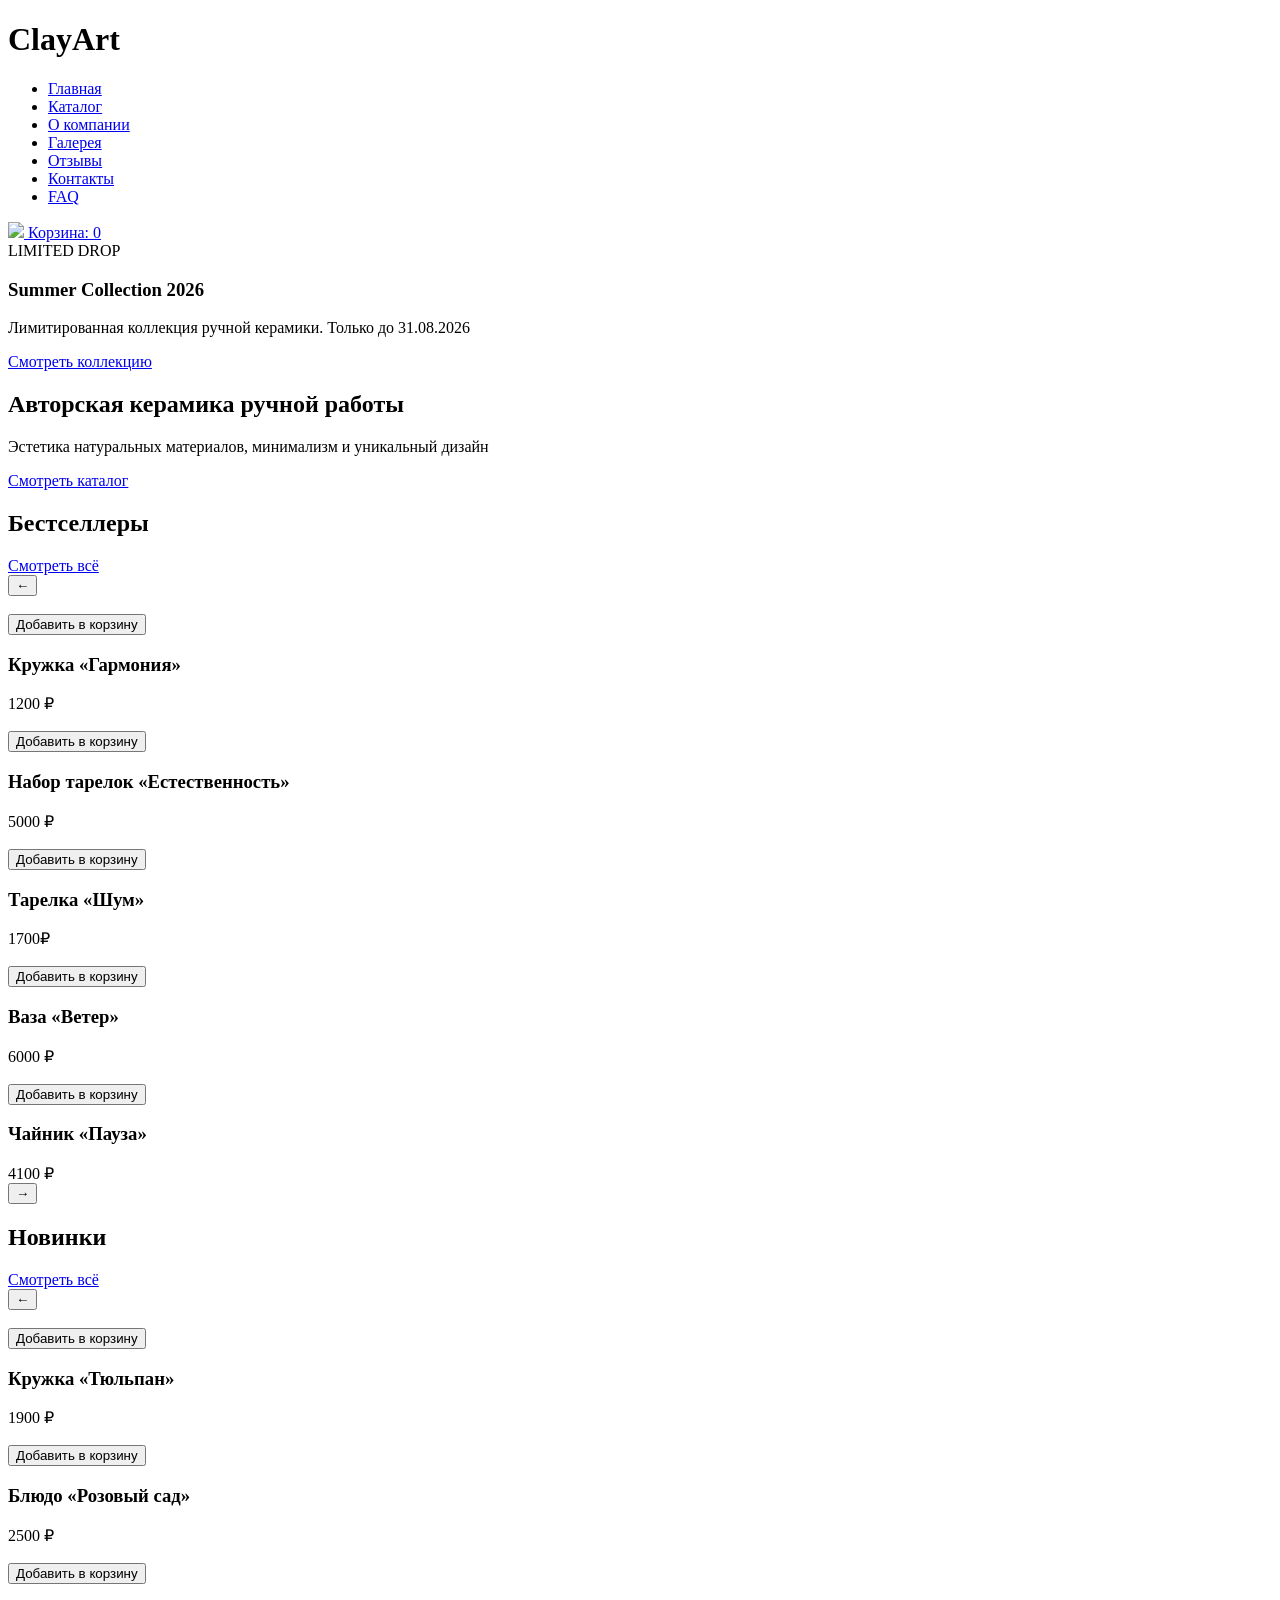
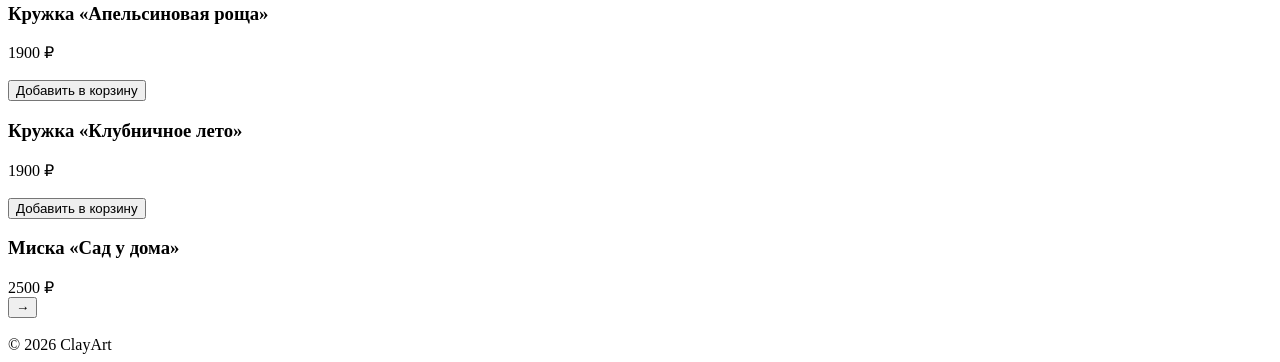
==== index.html @ b437c35a "Add files via upload" ====
<!-- index.html -->

<!DOCTYPE html>
<html lang="ru">

<head>

    <meta charset="UTF-8">

    <meta name="viewport"
          content="width=device-width, initial-scale=1.0">

    <title>ClayArt</title>

    <link rel="stylesheet"
          href="css/style.css">

</head>

<body>

<header>

    <div class="container">

        <h1 class="logo">ClayArt</h1>

        <nav>

            <ul>

                <li>
                    <a href="index.html"
                       class="active">
                        Главная
                    </a>
                </li>

                <li>
                    <a href="catalog.html">
                        Каталог
                    </a>
                </li>

                <li>
                    <a href="about.html">
                        О компании
                    </a>
                </li>

                <li>
                    <a href="gallery.html">
                        Галерея
                    </a>
                </li>

                <li>
                    <a href="reviews.html">
                        Отзывы
                    </a>
                </li>

                <li>
                    <a href="contacts.html">
                        Контакты
                    </a>
                </li>

                <li>
                    <a href="faq.html">
                        FAQ
                    </a>
                </li>

            </ul>

        </nav>

        <a href="cart.html"
           class="cart">

            <img src="images/cart.svg"
                 class="cart-icon">

            Корзина:
            <span id="cart-count">0</span>

        </a>

    </div>

</header>

<!-- HERO -->

<section class="hero">
<div class="summer-banner">

    <span class="summer-label">
        LIMITED DROP
    </span>

    <h3>
        Summer Collection 2026
    </h3>

    <p>
        Лимитированная коллекция ручной керамики.
        Только до 31.08.2026
    </p>

    <a href="catalog.html?category=summer"
       class="summer-btn">

        Смотреть коллекцию

    </a>

</div>
    <div class="hero-content">

        <h2>
            Авторская керамика ручной работы
        </h2>

        <p>
            Эстетика натуральных материалов,
            минимализм и уникальный дизайн
        </p>

        <a href="catalog.html"
           class="btn">
            Смотреть каталог
        </a>

    </div>

</section>

<!-- БЕСТСЕЛЛЕРЫ -->

<section class="home-slider-section">

    <div class="container">

        <div class="section-top">

            <h2>Бестселлеры</h2>

            <a href="catalog.html">
                Смотреть всё
            </a>

        </div>

        <div class="slider-wrapper">

            <button class="slider-arrow left"
                    onclick="scrollSlider('bestSlider', -1)">
                ←
            </button>

            <div class="home-slider"
                 id="bestSlider">

                <div class="slider-track">

                 <div class="slider-card">

    <div class="slider-image-wrap">

        <img src="images/cup-beige.jpg"
             onclick="openImage(this.src)"
             alt="">

        <div class="slider-overlay">

            <button onclick="addToCart(
                'Кружка «Гармония»',
                1200
            )">
                Добавить в корзину
            </button>

        </div>

    </div>

    <h3>Кружка «Гармония»</h3>

    <span>1200 ₽</span>

</div>
                    <div class="slider-card">

    <div class="slider-image-wrap">

        <img src="images/plate-brown.jpg"
             onclick="openImage(this.src)"
             alt="">

        <div class="slider-overlay">

            <button onclick="addToCart(
                'Набор тарелок «Естественность»',
                5000
            )">
                Добавить в корзину
            </button>

        </div>

    </div>

    <h3>Набор тарелок «Естественность»</h3>

    <span>5000 ₽</span>

</div>

                    <div class="slider-card">

    <div class="slider-image-wrap">

        <img src="images/pottery3.jpg"
             onclick="openImage(this.src)"
             alt="">

        <div class="slider-overlay">

            <button onclick="addToCart(
                'Тарелка «Шум»',
                1700
            )">
                Добавить в корзину
            </button>

        </div>

    </div>

    <h3>Тарелка «Шум»</h3>

    <span>1700₽</span>

</div>
<div class="slider-card">

    <div class="slider-image-wrap">

        <img src="images/vase2-black.jpg"
             onclick="openImage(this.src)"
             alt="">

        <div class="slider-overlay">

            <button onclick="addToCart(
                'Ваза «Ветер»',
                6000
            )">
                Добавить в корзину
            </button>

        </div>

    </div>

    <h3>Ваза «Ветер»</h3>

    <span>6000 ₽</span>

</div>
<div class="slider-card">

    <div class="slider-image-wrap">

        <img src="images/pottery5.jpg"
             onclick="openImage(this.src)"
             alt="">

        <div class="slider-overlay">

            <button onclick="addToCart(
                'Чайник «Пауза»',
                4100
            )">
                Добавить в корзину
            </button>

        </div>

    </div>

    <h3>Чайник «Пауза»</h3>

    <span>4100 ₽</span>

</div>

                </div>

            </div>

            <button class="slider-arrow right"
                    onclick="scrollSlider('bestSlider', 1)">
                →
            </button>

        </div>

    </div>

</section>

<!-- НОВИНКИ -->

<section class="home-slider-section new-section">

    <div class="container">

        <div class="section-top">

            <h2>Новинки</h2>

            <a href="catalog.html">
                Смотреть всё
            </a>

        </div>

        <div class="slider-wrapper">

            <button class="slider-arrow left"
                    onclick="scrollSlider('newSlider', -1)">
                ←
            </button>

            <div class="home-slider"
                 id="newSlider">

                <div class="slider-track">
                    <div class="slider-card">
  
    <div class="slider-image-wrap">

        <img src="images/sumcup1.jpg"
             onclick="openImage(this.src)"
             alt="">

        <div class="slider-overlay">

            <button onclick="addToCart(
                'Кружка «Тюльпан»',
                1900
            )">
                Добавить в корзину
            </button>

        </div>

    </div>

    <h3>Кружка «Тюльпан»</h3>

    <span>1900 ₽</span>

</div>
                   <div class="slider-card">
  
    <div class="slider-image-wrap">

        <img src="images/sumpl5.jpg"
             onclick="openImage(this.src)"
             alt="">

        <div class="slider-overlay">

            <button onclick="addToCart(
                'Блюдо «Розовый сад»',
                2500
            )">
                Добавить в корзину
            </button>

        </div>

    </div>

    <h3>Блюдо «Розовый сад»</h3>

    <span>2500 ₽</span>

</div>
                   <div class="slider-card">
  
    <div class="slider-image-wrap">

        <img src="images/sumcup5.jpg"
             onclick="openImage(this.src)"
             alt="">

        <div class="slider-overlay">

            <button onclick="addToCart(
                'Кружка «Апельсиновая роща»',
                1900
            )">
                Добавить в корзину
            </button>

        </div>

    </div>

    <h3>Кружка «Апельсиновая роща»</h3>

    <span>1900 ₽</span>

</div>
                   <div class="slider-card">
  
    <div class="slider-image-wrap">

        <img src="images/sumcup3.jpg"
             onclick="openImage(this.src)"
             alt="">

        <div class="slider-overlay">

            <button onclick="addToCart(
                'Кружка «Клубничное лето»',
                1900
            )">
                Добавить в корзину
            </button>

        </div>

    </div>

    <h3>Кружка «Клубничное лето»</h3>

    <span>1900 ₽</span>

</div>
                    <div class="slider-card">
  
    <div class="slider-image-wrap">

        <img src="images/sumpl1.jpg"
             onclick="openImage(this.src)"
             alt="">

        <div class="slider-overlay">

            <button onclick="addToCart(
                'Миска «Сад у дома»',
                2500
            )">
                Добавить в корзину
            </button>

        </div>

    </div>

    <h3>Миска «Сад у дома»</h3>

    <span>2500 ₽</span>

</div>

                </div>

            </div>

            <button class="slider-arrow right"
                    onclick="scrollSlider('newSlider', 1)">
                →
            </button>

        </div>

    </div>

</section>

<!-- МОДАЛКА ФОТО -->

<div class="image-modal"
     id="imageModal">

    <img src=""
         id="modalImage">

</div>

<footer>

    © 2026 ClayArt

</footer>

<script src="js/script.js"></script>

</body>

</html>
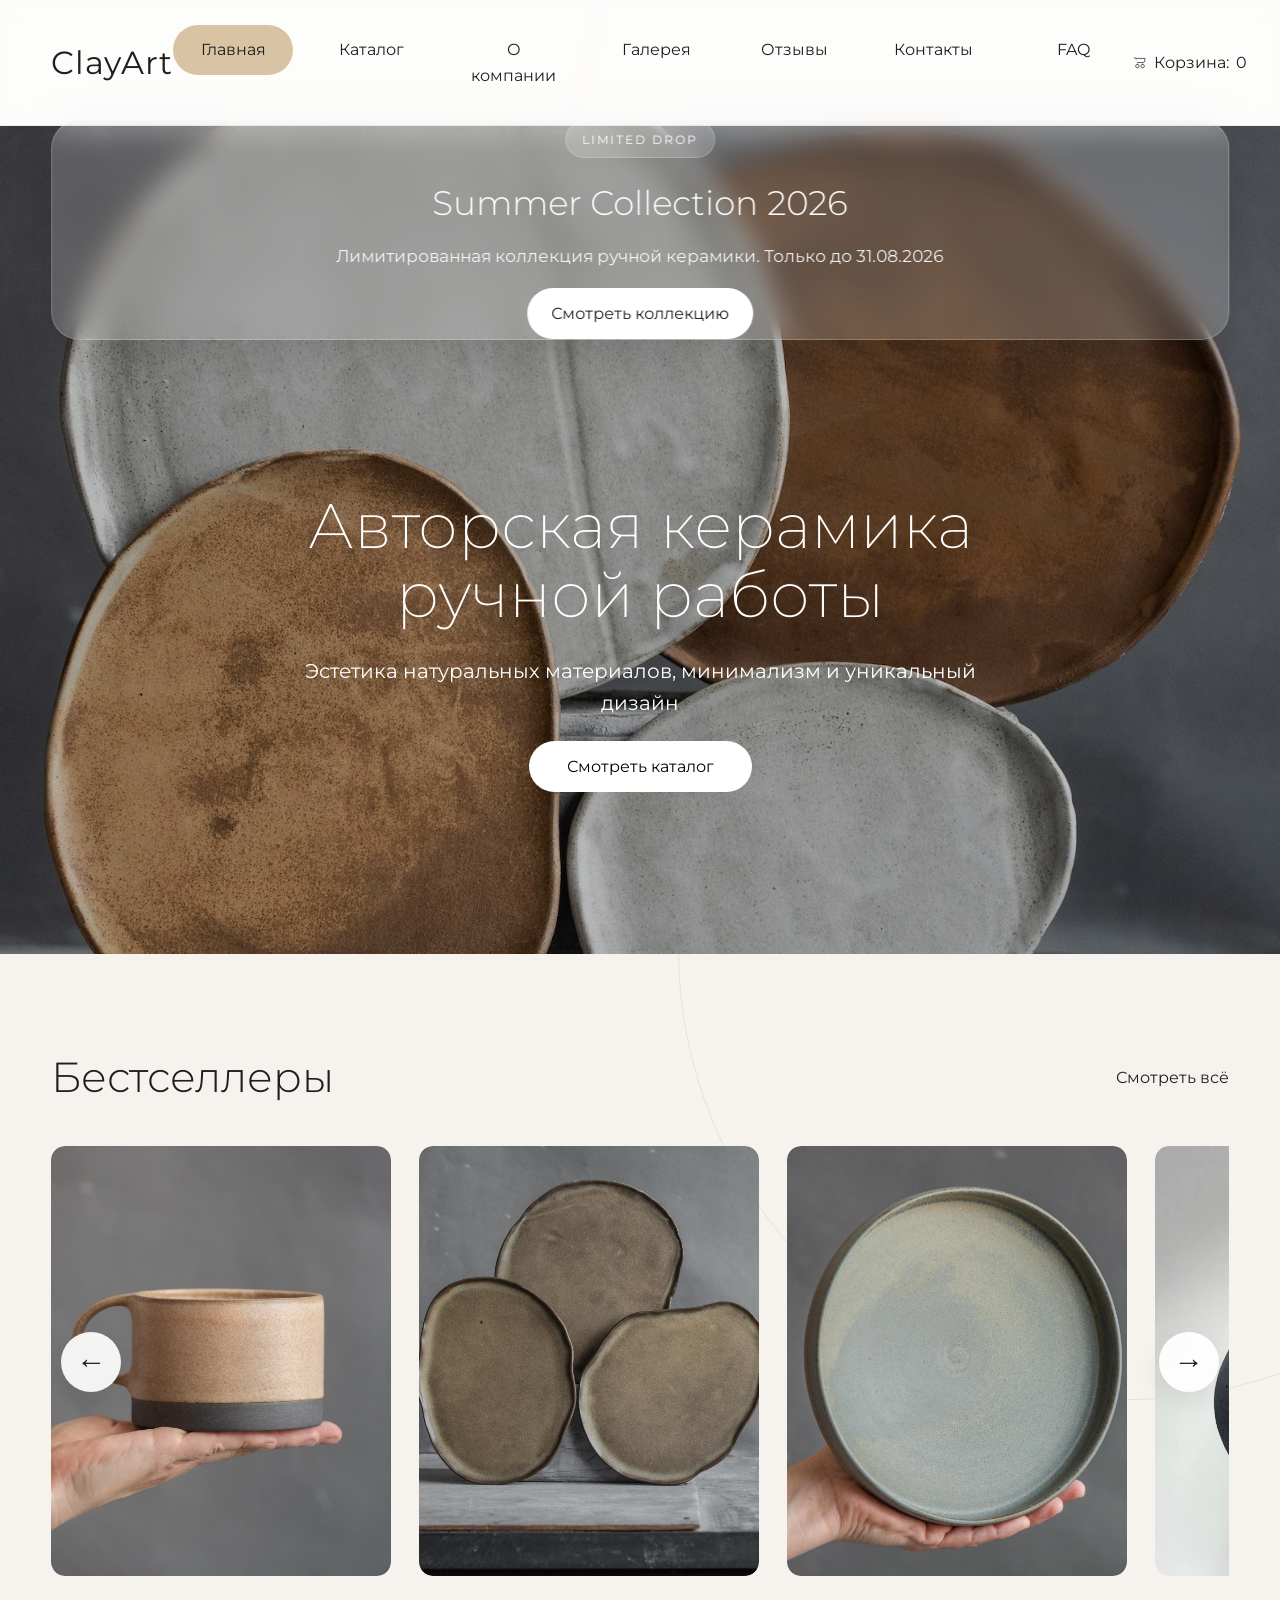
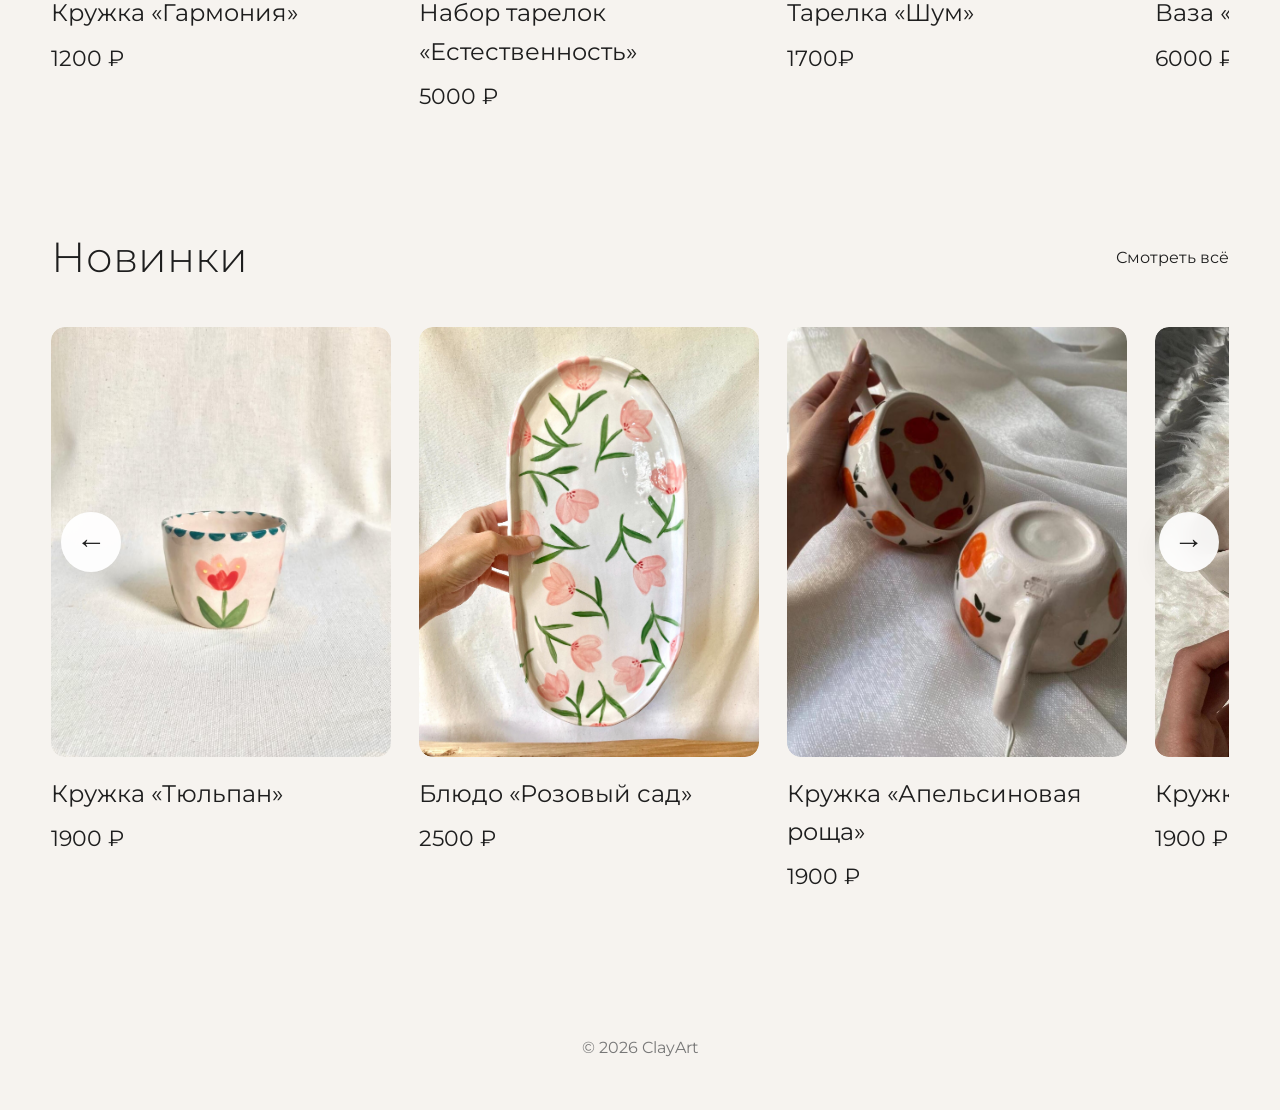
==== commit 03231db4: "burg" ====
--- a/index.html
+++ b/index.html
@@ -21,11 +21,13 @@
 
 <header>
 
-    <div class="container">
+    <div class="container header-container">
 
         <h1 class="logo">ClayArt</h1>
-
-        <nav>
+            <div class="burger" id="burger">
+                ☰
+            </div>
+            <nav id="mobileMenu">
 
             <ul>
 
--- a/css/style.css
+++ b/css/style.css
@@ -0,0 +1,2265 @@
+@import url('https://fonts.googleapis.com/css2?family=Montserrat:wght@200;300;400;500&display=swap');
+
+* {
+    margin: 0;
+    padding: 0;
+    box-sizing: border-box;
+}
+
+body {
+    font-family: 'Montserrat', sans-serif;
+
+    background: #f6f3ef;
+
+    color: #1e1e1e;
+
+    line-height: 1.6;
+
+    overflow-x: hidden;
+
+    position: relative;
+}
+
+/* ДЕКОРАТИВНЫЕ ЛИНИИ */
+
+body::before,
+body::after {
+    content: "";
+
+    position: fixed;
+
+    width: 900px;
+    height: 900px;
+
+    border-radius: 50%;
+
+    border:
+    1px solid rgba(180,160,140,0.22);
+
+    z-index: -1;
+}
+
+body::before {
+    top: -500px;
+    left: -300px;
+}
+
+body::after {
+    bottom: -500px;
+    right: -300px;
+}
+
+.container {
+    width: 92%;
+    max-width: 1400px;
+    margin: auto;
+}
+
+header {
+    background: rgba(246,243,239,0.9);
+
+    backdrop-filter: blur(8px);
+
+    padding: 25px 0;
+
+    border-bottom:
+    1px solid rgba(0,0,0,0.05);
+
+    position: sticky;
+
+    top: 0;
+
+    z-index: 1000;
+    backdrop-filter: blur(12px);
+-webkit-backdrop-filter: blur(12px);
+
+background:
+rgba(255,255,255,0.78);
+}
+
+header .container {
+    display: flex;
+
+    justify-content: space-between;
+
+    align-items: center;
+}
+
+.logo {
+    font-size: 32px;
+
+    font-weight: 400;
+
+    letter-spacing: 1px;
+}
+
+nav ul {
+    display: flex;
+
+    gap: 18px;
+
+    list-style: none;
+}
+
+nav a {
+    text-decoration: none;
+
+    color: #1e1e1e;
+
+    padding: 12px 22px;
+
+    border-radius: 30px;
+
+    transition: 0.3s;
+
+    display: inline-block;
+
+    min-width: 120px;
+
+    text-align: center;
+}
+
+nav a:hover {
+    background: white;
+
+    box-shadow:
+    0 5px 20px rgba(0,0,0,0.05);
+}
+
+nav a.active {
+    background: #d8c3a5;
+}
+
+.cart {
+    display: flex;
+
+    align-items: center;
+
+    gap: 7px;
+
+    text-decoration: none;
+
+    color: #1e1e1e;
+}
+
+.cart-icon {
+    width: 14px;
+    height: 14px;
+
+    opacity: 0.7;
+}
+
+.hero {
+    height: 92vh;
+
+    background:
+    linear-gradient(rgba(0,0,0,0.25), rgba(0,0,0,0.25)),
+    url('../images/hero.jpg') center/cover;
+
+    display: flex;
+
+    justify-content: center;
+
+    align-items: center;
+
+    text-align: center;
+
+    color: white;
+
+    padding-top: 140px;
+}
+
+.hero-content {
+    max-width: 700px;
+     margin-top: 50px;
+}
+
+.hero h2 {
+    font-size: 63px;
+
+    font-weight: 200;
+
+    line-height: 1.1;
+
+    margin-bottom: 25px;
+}
+
+.hero p {
+    font-size: 20px;
+
+    margin-bottom: 35px;
+}
+
+.btn {
+    background: white;
+
+    color: black;
+
+    text-decoration: none;
+
+    padding: 16px 38px;
+
+    border-radius: 50px;
+
+    transition: 0.3s;
+}
+
+.btn:hover {
+    background: #d8c3a5;
+}
+
+.catalog,
+.gallery,
+.about,
+.contacts,
+.cart-page,
+.reviews-page {
+    padding: 100px 0;
+}
+
+.catalog h2,
+.gallery h2,
+.about h2,
+.contacts h2,
+.cart-page h2,
+.reviews-page h2 {
+    font-size: 56px;
+
+    font-weight: 300;
+
+    margin-bottom: 60px;
+}
+
+.products {
+    display: grid;
+
+    grid-template-columns:
+    repeat(auto-fill, minmax(260px, 1fr));
+
+    gap: 35px;
+}
+.product-card {
+
+    display: flex;
+
+    flex-direction: column;
+
+    transition:
+    opacity 0.35s ease,
+    transform 0.35s ease;
+
+    opacity: 1;
+
+    transform: scale(1);
+}
+.product-card.hide {
+
+    opacity: 0;
+
+    transform: scale(0.96);
+
+    pointer-events: none;
+}
+
+.product-card:hover {
+    transform: translateY(-10px);
+}
+
+.product-card img {
+    width: 100%;
+
+    height: 330px;
+
+    object-fit: cover;
+
+    border-radius: 14px;
+
+    cursor: pointer;
+
+    transition: 0.5s;
+}
+
+.product-card:hover img {
+    transform: scale(1.03);
+}
+
+.product-card h3 {
+    margin-top: 25px;
+
+    margin-bottom: 15px;
+
+    font-size: 28px;
+
+    font-weight: 400;
+}
+
+.product-card p {
+    color: #666;
+
+    margin-bottom: 20px;
+
+    min-height: 70px;
+}
+
+.price {
+    margin-top: auto;
+
+    margin-bottom: 20px;
+
+    font-size: 22px;
+}
+
+.product-card button {
+    width: 100%;
+
+    padding: 16px;
+
+    border: none;
+
+    background: #d8c3a5;
+
+    color: #1e1e1e;
+
+    cursor: pointer;
+
+    border-radius: 12px;
+
+    transition: 0.3s;
+}
+
+.product-card button:hover {
+    background: #1e1e1e;
+
+    color: white;
+}
+
+.gallery-grid {
+    display: grid;
+
+    grid-template-columns:
+    repeat(auto-fit, minmax(260px, 1fr));
+
+    gap: 25px;
+}
+
+.gallery-grid img {
+    width: 100%;
+
+    height: 320px;
+
+    object-fit: cover;
+
+    border-radius: 12px;
+
+    transition: 0.4s;
+
+    cursor: pointer;
+}
+
+.gallery-grid img:hover {
+    transform: translateY(-6px);
+}
+
+.about p {
+    max-width: 900px;
+
+    color: #555;
+
+    line-height: 1.9;
+
+    margin-bottom: 30px;
+}
+
+.about img {
+    width: 100%;
+
+    border-radius: 14px;
+
+    margin-top: 30px;
+}
+
+form,
+.order-form {
+    display: flex;
+
+    align-items: center;
+
+    gap: 15px;
+
+    flex-wrap: wrap;
+
+    margin-top: 40px;
+}
+
+input,
+textarea {
+    padding: 18px;
+
+    border:
+    1px solid rgba(0,0,0,0.08);
+
+    background: white;
+
+    font-family: 'Montserrat', sans-serif;
+
+    font-size: 15px;
+
+    height: 70px;
+}
+
+textarea {
+    resize: none;
+
+    width: 260px;
+}
+
+button {
+    padding: 16px 30px;
+
+    border: none;
+
+    background: #1e1e1e;
+
+    color: white;
+
+    cursor: pointer;
+
+    transition: 0.3s;
+
+    border-radius: 12px;
+}
+
+button:hover {
+    background: #444;
+}
+
+.cart-item {
+    background: white;
+
+    padding: 35px;
+
+    border-radius: 16px;
+
+    margin-bottom: 20px;
+}
+
+footer {
+    padding: 50px;
+
+    text-align: center;
+
+    color: #777;
+}
+
+/* МОДАЛКА ФОТО */
+
+.image-modal {
+    position: fixed;
+
+    inset: 0;
+
+    background: rgba(0,0,0,0.9);
+
+    display: none;
+
+    justify-content: center;
+
+    align-items: center;
+
+    z-index: 5000;
+}
+
+.image-modal.active {
+    display: flex;
+}
+
+.image-modal img {
+    max-width: 90%;
+    max-height: 90%;
+
+    border-radius: 12px;
+}
+
+/* ОТЗЫВЫ */
+
+.reviews-list {
+    display: grid;
+
+    grid-template-columns:
+    repeat(2, 1fr);
+
+    gap: 30px;
+}
+
+.review-box {
+    background: white;
+
+    padding: 35px;
+
+    border-radius: 18px;
+
+    border:
+    1px solid rgba(0,0,0,0.05);
+
+    transition: 0.4s;
+
+    min-height: 240px;
+
+    display: flex;
+
+    flex-direction: column;
+
+    justify-content: space-between;
+}
+
+.review-box:hover {
+    transform: translateY(-5px);
+}
+
+.review-box p {
+    font-size: 17px;
+
+    line-height: 1.8;
+
+    color: #555;
+
+    margin-bottom: 25px;
+}
+
+.review-box span {
+    color: #9d8b75;
+}
+
+@media(max-width: 768px) {
+
+    nav ul {
+        flex-wrap: wrap;
+        justify-content: center;
+    }
+
+    .hero h2 {
+        font-size: 44px;
+    }
+
+    .catalog h2,
+    .gallery h2,
+    .about h2,
+    .contacts h2,
+    .cart-page h2,
+    .reviews-page h2 {
+        font-size: 38px;
+    }
+
+    .slider-card {
+        width: 260px;
+    }
+
+    .slider-card img {
+        height: 340px;
+    }
+
+    .section-top h2 {
+        font-size: 34px;
+    }
+
+    .reviews-list {
+        grid-template-columns: 1fr;
+    }
+}
+
+/* SUCCESS MODAL */
+
+.success-modal {
+
+    position: fixed;
+
+    inset: 0;
+
+    background: rgba(0,0,0,0.75);
+
+    display: none;
+
+    justify-content: center;
+
+    align-items: center;
+
+    z-index: 6000;
+}
+
+.success-modal.active {
+    display: flex;
+}
+
+.success-content {
+
+    background: white;
+
+    padding: 50px;
+
+    border-radius: 18px;
+
+    text-align: center;
+
+    max-width: 420px;
+}
+
+.success-content h2 {
+
+    margin-bottom: 20px;
+
+    font-size: 34px;
+
+    font-weight: 300;
+}
+
+.success-content p {
+
+    margin-bottom: 25px;
+
+    color: #666;
+}
+
+/* ГЛАВНАЯ — ЛЕНТЫ */
+
+.home-slider-section {
+
+    padding: 90px 0 20px;
+}
+
+.new-section {
+
+    padding-top: 40px;
+    padding-bottom: 120px;
+}
+
+.section-top {
+
+    display: flex;
+
+    justify-content: space-between;
+
+    align-items: center;
+
+    margin-bottom: 40px;
+}
+
+.section-top h2 {
+
+    font-size: 42px;
+
+    font-weight: 300;
+}
+
+.section-top a {
+
+    text-decoration: none;
+
+    color: #1e1e1e;
+
+    transition: 0.3s;
+}
+
+.section-top a:hover {
+
+    opacity: 0.6;
+}
+
+.home-slider {
+
+    overflow: hidden;
+
+    width: 100%;
+}
+
+.home-slider::-webkit-scrollbar {
+
+    display: none;
+}
+
+.slider-track {
+
+    display: flex;
+
+    gap: 28px;
+
+    transition: transform 0.5s ease;
+}
+
+.slider-card {
+
+    width: 320px;
+
+    flex: 0 0 auto;
+}
+
+.slider-card img {
+
+    width: 320px;
+
+    height: 420px;
+
+    object-fit: cover;
+
+    border-radius: 14px;
+
+    transition: 0.4s;
+
+    cursor: pointer;
+
+    display: block;
+}
+
+.slider-card img:hover {
+
+    transform: translateY(-6px);
+}
+
+.slider-card h3 {
+
+    margin-top: 18px;
+
+    font-size: 24px;
+
+    font-weight: 400;
+
+    margin-bottom: 10px;
+}
+
+.slider-card span {
+
+    font-size: 22px;
+
+    color: #1e1e1e;
+}
+/* НОРМАЛЬНЫЕ СТРЕЛКИ */
+
+.slider-wrapper {
+
+    position: relative;
+
+    overflow: hidden;
+}
+
+.slider-arrow {
+
+    position: absolute;
+
+    top: 38%;
+
+    transform: translateY(-50%);
+
+    width: 60px;
+    height: 60px;
+
+    border-radius: 50%;
+
+    border: none;
+
+    background: rgba(255,255,255,0.92);
+
+    backdrop-filter: blur(10px);
+
+    display: flex;
+
+    align-items: center;
+
+    justify-content: center;
+
+    padding-bottom: 17px;
+
+    font-size: 30px;
+
+    font-weight: 300;
+
+    line-height: 1;
+
+    color: #1e1e1e;
+
+    cursor: pointer;
+
+    z-index: 50;
+
+    transition: 0.3s;
+
+    box-shadow:
+    0 10px 30px rgba(0,0,0,0.08);
+}
+
+.slider-arrow:hover {
+
+    background: #d8c3a5;
+
+    transform:
+    translateY(-50%)
+    scale(1.06);
+}
+
+.slider-arrow.left {
+
+    left: 10px;
+}
+
+.slider-arrow.right {
+
+    right: 10px;
+}
+
+@media(max-width:768px) {
+
+    .slider-arrow {
+
+        width: 50px;
+        height: 50px;
+
+        font-size: 26px;
+    }
+}
+/* СЛАЙДЕР */
+
+.home-slider-section {
+
+    padding: 90px 0;
+}
+
+.new-section {
+
+    padding-top: 20px;
+}
+
+.section-top {
+
+    display: flex;
+
+    justify-content: space-between;
+
+    align-items: center;
+
+    margin-bottom: 35px;
+}
+
+.section-top h2 {
+
+    font-size: 42px;
+
+    font-weight: 300;
+}
+
+.section-top a {
+
+    text-decoration: none;
+
+    color: #1e1e1e;
+}
+
+.slider-wrapper {
+
+    position: relative;
+}
+
+.home-slider {
+
+    overflow: hidden;
+
+    width: 100%;
+}
+
+.slider-track {
+
+    display: flex;
+
+    gap: 28px;
+
+    transition: transform 0.5s ease;
+}
+
+.slider-card {
+
+    min-width: 340px;
+
+    flex-shrink: 0;
+}
+
+.slider-card img {
+
+    width: 100%;
+
+    height: 430px;
+
+    object-fit: cover;
+
+    border-radius: 14px;
+
+    cursor: pointer;
+
+    transition: 0.4s;
+}
+
+.slider-card img:hover {
+
+    transform: translateY(-5px);
+}
+
+.slider-card h3 {
+
+    margin-top: 18px;
+
+    font-size: 24px;
+
+    font-weight: 400;
+
+    margin-bottom: 8px;
+}
+
+.slider-card span {
+
+    font-size: 22px;
+}
+
+/* КНОПКИ СЛАЙДЕРА */
+
+.slider-wrapper {
+    position: relative;
+}
+/* ВЫБОР ЦВЕТА */
+
+.color-options {
+
+    display: flex;
+
+    gap: 10px;
+
+    margin: 14px 0 18px;
+}
+
+.color-dot {
+
+    width: 22px;
+    height: 22px;
+
+    border-radius: 50%;
+
+    cursor: pointer;
+
+    border: 2px solid transparent;
+
+    transition: 0.25s;
+}
+
+.color-dot:hover {
+
+    transform: scale(1.12);
+}
+
+.color-dot.active {
+
+    border: 2px solid #1e1e1e;
+
+    transform: scale(1.1);
+}
+/* =========================
+   ФИЛЬТРЫ КАТАЛОГА
+========================= */
+
+.catalog-filters {
+
+    display: flex;
+
+    flex-wrap: wrap;
+
+    gap: 14px;
+
+    margin-bottom: 55px;
+}
+
+.filter-btn {
+
+    border: none;
+
+    padding: 14px 24px;
+
+    border-radius: 40px;
+
+    background: white;
+
+    color: #1e1e1e;
+
+    cursor: pointer;
+
+    font-size: 15px;
+
+    font-family: 'Montserrat', sans-serif;
+
+    transition: 0.3s;
+
+    box-shadow:
+    0 4px 15px rgba(0,0,0,0.04);
+}
+
+.filter-btn:hover {
+
+    transform: translateY(-2px);
+
+    background: #ece4d8;
+}
+
+.filter-btn.active {
+
+    background: #d8c3a5;
+
+    color: #1e1e1e;
+
+    box-shadow:
+    0 8px 20px rgba(0,0,0,0.08);
+}
+/* =========================
+   OVERLAY НА СЛАЙДЕРАХ
+========================= */
+
+.slider-image-wrap {
+
+    position: relative;
+
+    overflow: hidden;
+
+    border-radius: 14px;
+}
+
+/* ШИРМА */
+
+.slider-overlay {
+
+    position: absolute;
+
+    left: 0;
+    bottom: -100%;
+
+    width: 100%;
+    height: 25%;
+
+    background: rgba(255,255,255,0.45);
+
+    backdrop-filter: blur(9px);
+
+    -webkit-backdrop-filter: blur(9px);
+
+    display: flex;
+
+    align-items: center;
+
+    justify-content: center;
+
+    transition: 0.6s ease;
+
+    z-index: 5;
+}
+
+/* ПОЯВЛЕНИЕ */
+
+.slider-image-wrap:hover .slider-overlay {
+
+    bottom: 0;
+}
+
+/* КНОПКА */
+
+.slider-overlay button {
+
+    background: #393737;
+
+    color: white;
+
+    border: none;
+
+    padding: 14px 24px;
+
+    border-radius: 12px;
+
+    cursor: pointer;
+
+    font-size: 14px;
+
+    transition: 0.3s;
+}
+
+.slider-overlay button:hover {
+
+    background: #d8c3a5;
+
+    color: #1e1e1e;
+}
+/* =========================
+   НОВАЯ КОРЗИНА
+========================= */
+
+.cart-layout {
+
+    display: grid;
+
+    grid-template-columns: 0.95fr 0.75fr;
+
+    gap: 34px;
+
+    align-items: start;
+
+    max-width: 1200px;
+
+    margin: 0 auto;
+}
+
+/* ЛЕВАЯ КОЛОНКА */
+
+.cart-products-block {
+
+    background: white;
+
+    border-radius: 24px;
+
+    padding: 30px;
+
+    box-shadow:
+    0 10px 30px rgba(0,0,0,0.04);
+}
+
+/* ПРОКРУТКА */
+
+.cart-items-list {
+
+    max-height: 780px;
+
+    overflow-y: auto;
+
+    padding-right: 10px;
+}
+
+/* СКРОЛЛ */
+
+.cart-items-list::-webkit-scrollbar {
+
+    width: 8px;
+}
+
+.cart-items-list::-webkit-scrollbar-thumb {
+
+    background: #d8c3a5;
+
+    border-radius: 20px;
+}
+
+/* КАРТОЧКА ТОВАРА */
+
+.cart-item {
+
+    display: flex;
+
+    align-items: center;
+
+    gap: 22px;
+
+    background: rgba(255,255,255,0.42);
+
+    backdrop-filter: blur(14px);
+
+    -webkit-backdrop-filter: blur(14px);
+
+    border:
+    1px solid rgba(255,255,255,0.35);
+
+    border-radius: 24px;
+
+    padding: 22px;
+
+    margin-bottom: 18px;
+
+    box-shadow:
+    0 10px 35px rgba(0,0,0,0.05);
+
+    transition: 0.35s ease;
+}
+
+.cart-item:hover {
+
+    transform: translateY(-3px);
+
+    box-shadow:
+    0 10px 20px rgba(0,0,0,0.04);
+}
+
+.cart-item h3 {
+
+    font-size: 24px;
+
+    margin-bottom: 10px;
+
+    font-weight: 400;
+}
+
+.cart-item p {
+
+    color: #666;
+
+    margin-bottom: 18px;
+}
+
+.cart-item button {
+
+    background: #1e1e1e;
+
+    color: white;
+
+    border: none;
+
+    padding: 12px 18px;
+
+    border-radius: 10px;
+
+    cursor: pointer;
+
+    transition: 0.3s;
+}
+
+.cart-item button:hover {
+
+    background: #d8c3a5;
+
+    color: #1e1e1e;
+}
+
+/* ПРАВАЯ КОЛОНКА */
+
+.checkout-block {
+
+    position: sticky;
+
+    top: 120px;
+
+    background: white;
+
+    border-radius: 24px;
+
+    padding: 35px;
+
+    box-shadow:
+    0 10px 30px rgba(0,0,0,0.05);
+
+    height: fit-content;
+}
+
+.cart-total {
+
+    font-size: 28px;
+
+    margin-bottom: 30px;
+
+    font-weight: 500;
+}
+
+.checkout-form {
+
+    display: flex;
+
+    flex-direction: column;
+
+    gap: 18px;
+
+    margin-top: 0;
+}
+
+.checkout-form input,
+.checkout-form textarea {
+
+    width: 100%;
+
+    border-radius: 14px;
+
+    border:
+    1px solid rgba(0,0,0,0.08);
+
+    background: #f8f5f1;
+}
+
+.checkout-form textarea {
+
+    min-height: 130px;
+
+    resize: vertical;
+}
+
+.checkout-form button {
+
+    width: 100%;
+
+    padding: 18px;
+
+    background: #d8c3a5;
+
+    color: #1e1e1e;
+
+    border: none;
+
+    border-radius: 14px;
+
+    font-size: 16px;
+
+    transition: 0.3s;
+}
+
+.checkout-form button:hover {
+
+    background: #1e1e1e;
+
+    color: white;
+}
+.cart-item img {
+
+    width: 95px;
+
+    height: 95px;
+
+    object-fit: cover;
+
+    border-radius: 18px;
+
+    flex-shrink: 0;
+}
+.cart-info {
+
+    flex: 1;
+}
+.cart-item button {
+
+    background: #1e1e1e;
+
+    color: white;
+
+    border: none;
+
+    padding: 12px 18px;
+
+    border-radius: 12px;
+
+    transition: 0.3s;
+}
+
+.cart-item button:hover {
+
+    background: #d8c3a5;
+
+    color: #1e1e1e;
+}
+
+/* МОБИЛКА */
+
+@media(max-width: 980px) {
+
+    .cart-layout {
+
+        grid-template-columns: 1fr;
+    }
+
+    .checkout-block {
+
+        position: static;
+    }
+
+    .cart-items-list {
+
+        max-height: none;
+    }
+}
+/* =========================
+   SUMMER COLLECTION
+========================= */
+
+.summer-banner {
+
+    position: absolute;
+
+    top: 120px;
+
+    left: 50%;
+
+    transform: translateX(-50%);
+
+    width: 92%;
+
+    max-width: 1250px;
+
+    padding: -8px 34px;
+
+    border-radius: 28px;
+
+    background:
+    rgba(255,255,255,0.18);
+
+    backdrop-filter: blur(14px);
+
+    -webkit-backdrop-filter: blur(14px);
+
+    border:
+    1px solid rgba(255,255,255,0.22);
+
+    z-index: 10;
+
+    color: white;
+
+    text-align: center;
+
+    box-shadow:
+    0 10px 40px rgba(0,0,0,0.12);
+}
+
+/* LABEL */
+
+.summer-label {
+
+    display: inline-block;
+
+    padding: 8px 16px;
+
+    border-radius: 40px;
+
+    background: rgba(255,255,255,0.18);
+
+    border:
+    1px solid rgba(255,255,255,0.2);
+
+    font-size: 12px;
+
+    letter-spacing: 2px;
+
+    margin-bottom: 18px;
+}
+
+/* TITLE */
+
+.summer-banner h3 {
+
+    font-size: 34px;
+
+    font-weight: 300;
+
+    margin-bottom: 12px;
+}
+
+/* TEXT */
+
+.summer-banner p {
+
+    font-size: 17px;
+
+    margin-bottom: 18px;
+
+    opacity: 0.92;
+}
+
+/* BUTTON */
+
+.summer-btn {
+
+    display: inline-block;
+
+    padding: 13px 24px;
+
+    border-radius: 50px;
+
+    text-decoration: none;
+
+    background: white;
+
+    color: #1e1e1e;
+
+    transition: 0.3s;
+}
+
+.summer-btn:hover {
+
+    background: #d8c3a5;
+}
+
+/* MOBILE */
+
+@media(max-width:768px){
+
+    .summer-banner {
+
+        top: 90px;
+
+        padding: 24px;
+    }
+
+    .summer-banner h3 {
+
+        font-size: 30px;
+    }
+}
+
+/* =========================
+   SUMMER BADGE
+========================= */
+
+.product-card {
+
+    position: relative;
+}
+
+.summer-badge {
+
+    position: absolute;
+
+    top: 16px;
+    left: 16px;
+
+    z-index: 20;
+
+    background:
+    rgba(255,255,255,0.72);
+
+    backdrop-filter: blur(10px);
+
+    -webkit-backdrop-filter: blur(10px);
+
+    border:
+    1px solid rgba(255,255,255,0.4);
+
+    padding: 8px 14px;
+
+    border-radius: 40px;
+
+    font-size: 11px;
+
+    letter-spacing: 1.5px;
+
+    color: #1e1e1e;
+}
+/* =========================
+   SORT
+========================= */
+
+.catalog-sort {
+
+    display: flex;
+
+    justify-content: flex-end;
+
+    margin-bottom: 35px;
+}
+
+.catalog-sort select {
+padding-right: 45px;
+
+appearance: none;
+
+-webkit-appearance: none;
+
+background-image:
+url("data:image/svg+xml,%3Csvg xmlns='http://www.w3.org/2000/svg' width='18' height='18' fill='none' stroke='%231e1e1e' stroke-width='2' viewBox='0 0 24 24'%3E%3Cpolyline points='6 9 12 15 18 9'/%3E%3C/svg%3E");
+
+background-repeat: no-repeat;
+
+background-position: right 18px center;
+    padding: 14px 22px;
+
+    border-radius: 40px;
+
+    border: none;
+
+    background: white;
+
+    font-family: 'Montserrat', sans-serif;
+
+    font-size: 15px;
+
+    cursor: pointer;
+
+    box-shadow:
+    0 4px 15px rgba(0,0,0,0.04);
+
+    transition: 0.3s;
+}
+
+.catalog-sort select:hover {
+
+    background: #ece4d8;
+}
+/* =========================
+   MODERN GALLERY
+========================= */
+
+.gallery-page {
+
+    padding: 70px 0;
+}
+
+.gallery-hero {
+
+    text-align: center;
+
+    margin-bottom: 100px;
+}
+
+.gallery-hero span {
+
+    display: inline-block;
+
+    padding: 10px 20px;
+
+    border-radius: 40px;
+
+    background: rgba(255,255,255,0.7);
+
+    backdrop-filter: blur(10px);
+
+    margin-bottom: 25px;
+}
+
+.gallery-hero h2 {
+
+    font-size: 68px;
+
+    font-weight: 250;
+
+    line-height: 1.05;
+
+    margin-bottom: 28px;
+}
+
+.gallery-hero p {
+
+    max-width: 760px;
+
+    margin: auto;
+
+    font-size: 18px;
+
+    line-height: 1.9;
+
+    color: #666;
+}
+
+.gallery-section {
+
+    margin-bottom: 60px;
+}
+
+.gallery-section-top {
+
+    margin-bottom: 35px;
+}
+
+.gallery-section-top h3 {
+
+    font-size: 44px;
+
+    font-weight: 300;
+
+    margin-bottom: 3px;
+}
+
+.gallery-section-top p {
+
+    color: #777;
+}
+
+/* GRID */
+
+.modern-gallery {
+
+    display: grid;
+
+    grid-template-columns:
+    repeat(3, 1fr);
+
+    gap: 28px;
+}
+
+/* CARD */
+
+.gallery-card {
+
+    position: relative;
+
+    overflow: hidden;
+
+    border-radius: 30px;
+
+    height: 420px;
+
+    cursor: pointer;
+
+    box-shadow:
+    0 15px 40px rgba(0,0,0,0.08);
+
+    transition: 0.45s ease;
+}
+
+.gallery-card.large {
+
+    grid-column: span 2;
+}
+
+.gallery-card:hover {
+
+    transform: translateY(-8px);
+}
+
+.gallery-card img {
+
+    width: 100%;
+
+    height: 100%;
+
+    object-fit: cover;
+
+    display: block;
+
+    transition: 0.6s ease;
+}
+
+.gallery-card:hover img {
+
+    transform: scale(1.06);
+}
+
+/* OVERLAY */
+
+.gallery-overlay {
+
+    position: absolute;
+
+    inset: 0;
+
+    background:
+    linear-gradient(
+        to top,
+        rgba(0,0,0,0.55),
+        rgba(0,0,0,0.05)
+    );
+
+    display: flex;
+
+    align-items: flex-end;
+
+    padding: 34px;
+}
+
+.gallery-overlay span {
+
+    color: white;
+
+    font-size: 30px;
+
+    font-weight: 300;
+
+    letter-spacing: 0.5px;
+}
+
+/* MOBILE */
+
+@media(max-width: 900px) {
+
+    .modern-gallery {
+
+        grid-template-columns: 1fr;
+    }
+
+    .gallery-card.large {
+
+        grid-column: span 1;
+    }
+
+    .gallery-hero h2 {
+
+        font-size: 46px;
+    }
+
+    .gallery-section-top h3 {
+
+        font-size: 34px;
+    }
+}
+/* =========================
+   ABOUT PAGE
+========================= */
+
+.about-page {
+
+    padding: 70px 0;
+}
+
+.about-hero-block {
+
+    display: grid;
+
+    grid-template-columns: 1fr 1fr;
+
+    gap: 50px;
+
+    align-items: center;
+
+    margin-bottom: 110px;
+}
+
+.about-hero-block img {
+
+    width: 100%;
+
+    height: 620px;
+
+    object-fit: cover;
+
+    border-radius: 32px;
+}
+
+.about-hero-content span {
+
+    display: inline-block;
+
+    margin-bottom: 22px;
+
+    padding: 10px 18px;
+
+    border-radius: 40px;
+
+    background: rgba(255,255,255,0.7);
+
+    backdrop-filter: blur(10px);
+}
+
+.about-hero-content h2 {
+
+    font-size: 68px;
+
+    line-height: 1.05;
+
+    font-weight: 250;
+
+    margin-bottom: 30px;
+}
+
+.about-hero-content p {
+
+    font-size: 19px;
+
+    line-height: 1.9;
+
+    color: #666;
+}
+
+.about-grid {
+
+    display: grid;
+
+    grid-template-columns:
+    repeat(3, 1fr);
+
+    gap: 28px;
+
+    margin-bottom: 110px;
+}
+
+.glass-card {
+
+    background:
+    rgba(255,255,255,0.5);
+
+    backdrop-filter: blur(14px);
+
+    -webkit-backdrop-filter: blur(14px);
+
+    border:
+    1px solid rgba(255,255,255,0.4);
+
+    box-shadow:
+    0 10px 35px rgba(0,0,0,0.04);
+}
+
+.about-card {
+
+    padding: 38px;
+
+    border-radius: 28px;
+}
+
+.about-card h3 {
+
+    font-size: 30px;
+
+    margin-bottom: 18px;
+
+    font-weight: 350;
+}
+
+.about-card p {
+
+    color: #666;
+
+    line-height: 1.9;
+}
+
+.about-story {
+
+    display: grid;
+
+    grid-template-columns: 1fr 1fr;
+
+    gap: 50px;
+
+    padding: 40px;
+
+    border-radius: 36px;
+}
+
+.about-story img {
+
+    width: 100%;
+
+    height: 560px;
+
+    object-fit: cover;
+
+    border-radius: 28px;
+}
+
+.about-story-text span {
+
+    display: inline-block;
+
+    margin-bottom: 20px;
+
+    color: #9d8b75;
+}
+
+.about-story-text h3 {
+
+    font-size: 52px;
+
+    line-height: 1.1;
+
+    font-weight: 280;
+
+    margin-bottom: 30px;
+}
+
+.about-story-text p {
+
+    color: #666;
+
+    line-height: 1.9;
+
+    margin-bottom: 22px;
+}
+
+/* =========================
+   MOBILE
+========================= */
+
+@media(max-width: 900px) {
+
+    .about-hero-block,
+    .about-story,
+    .about-grid {
+
+        grid-template-columns: 1fr;
+    }
+
+    .modern-gallery {
+
+        grid-template-columns: 1fr;
+    }
+
+    .gallery-card.large {
+
+        grid-column: span 1;
+    }
+
+    .gallery-hero h2,
+    .about-hero-content h2 {
+
+        font-size: 46px;
+    }
+
+    .about-story-text h3 {
+
+        font-size: 38px;
+    }
+}
+/* =========================
+   MOBILE FULL ADAPTIVE
+========================= */
+
+@media(max-width: 768px){
+
+    body {
+        overflow-x: hidden;
+    }
+
+    header {
+        padding: 16px 0;
+    }
+
+    header .container {
+
+        flex-direction: column;
+
+        gap: 18px;
+    }
+
+    .logo {
+
+        font-size: 28px;
+    }
+
+    nav ul {
+
+        display: flex;
+
+        flex-wrap: wrap;
+
+        justify-content: center;
+
+        gap: 10px;
+    }
+
+    nav a {
+
+        min-width: auto;
+
+        padding: 10px 16px;
+
+        font-size: 14px;
+    }
+
+    .cart {
+
+        margin-top: 8px;
+    }
+
+    /* HERO */
+
+    .hero {
+
+        height: auto;
+
+        padding:
+        180px 20px 100px;
+    }
+
+    .hero h2 {
+
+        font-size: 40px;
+
+        line-height: 1.15;
+    }
+
+    .hero p {
+
+        font-size: 16px;
+    }
+
+    .hero-content {
+
+        margin-top: 20px;
+    }
+
+    /* SUMMER */
+
+    .summer-banner {
+
+        width: calc(100% - 24px);
+
+        top: 110px;
+
+        padding: 22px;
+    }
+
+    .summer-banner h3 {
+
+        font-size: 26px;
+    }
+
+    .summer-banner p {
+
+        font-size: 15px;
+    }
+
+    /* SLIDER */
+
+    .slider-card {
+
+        min-width: 260px;
+
+        width: 260px;
+    }
+
+    .slider-card img {
+
+        height: 340px;
+    }
+
+    .slider-track {
+
+        gap: 18px;
+    }
+
+    .slider-arrow {
+
+        width: 44px;
+        height: 44px;
+
+        font-size: 22px;
+
+        top: 42%;
+    }
+
+    /* TITLES */
+
+    .section-top h2,
+    .gallery-hero h2,
+    .about-hero-content h2,
+    .catalog h2,
+    .gallery h2,
+    .about h2,
+    .contacts h2,
+    .reviews-page h2 {
+
+        font-size: 34px;
+    }
+
+    /* GRID */
+
+    .products,
+    .reviews-list,
+    .modern-gallery,
+    .about-grid {
+
+        grid-template-columns: 1fr;
+    }
+
+    /* ABOUT */
+
+    .about-hero-block,
+    .about-story {
+
+        grid-template-columns: 1fr;
+    }
+
+    .about-hero-block img,
+    .about-story img {
+
+        height: auto;
+    }
+
+    /* GALLERY */
+
+    .gallery-card {
+
+        height: 320px;
+    }
+
+    /* CART */
+
+    .cart-layout {
+
+        grid-template-columns: 1fr;
+    }
+
+    .checkout-block {
+
+        position: static;
+    }
+
+    /* FORM */
+
+    form,
+    .order-form,
+    .checkout-form {
+
+        flex-direction: column;
+    }
+
+    input,
+    textarea,
+    button {
+
+        width: 100%;
+    }
+}
+/* =========================
+   MOBILE BURGER MENU
+========================= */
+
+.burger {
+
+    display: none;
+
+    font-size: 32px;
+
+    cursor: pointer;
+
+    user-select: none;
+}
+
+.header-container {
+
+    display: flex;
+
+    justify-content: space-between;
+
+    align-items: center;
+}
+
+/* MOBILE */
+
+@media(max-width:768px){
+
+    .header-container {
+
+        flex-wrap: wrap;
+    }
+
+    .burger {
+
+        display: block;
+    }
+
+    nav {
+
+        width: 100%;
+
+        max-height: 0;
+
+        overflow: hidden;
+
+        transition: 0.4s ease;
+    }
+
+    nav.active {
+
+        max-height: 500px;
+
+        margin-top: 20px;
+    }
+
+    nav ul {
+
+        flex-direction: column;
+
+        align-items: center;
+
+        width: 100%;
+    }
+
+    nav a {
+
+        width: 100%;
+    }
+
+    .cart {
+
+        width: 100%;
+
+        justify-content: center;
+
+        margin-top: 15px;
+    }
+}
